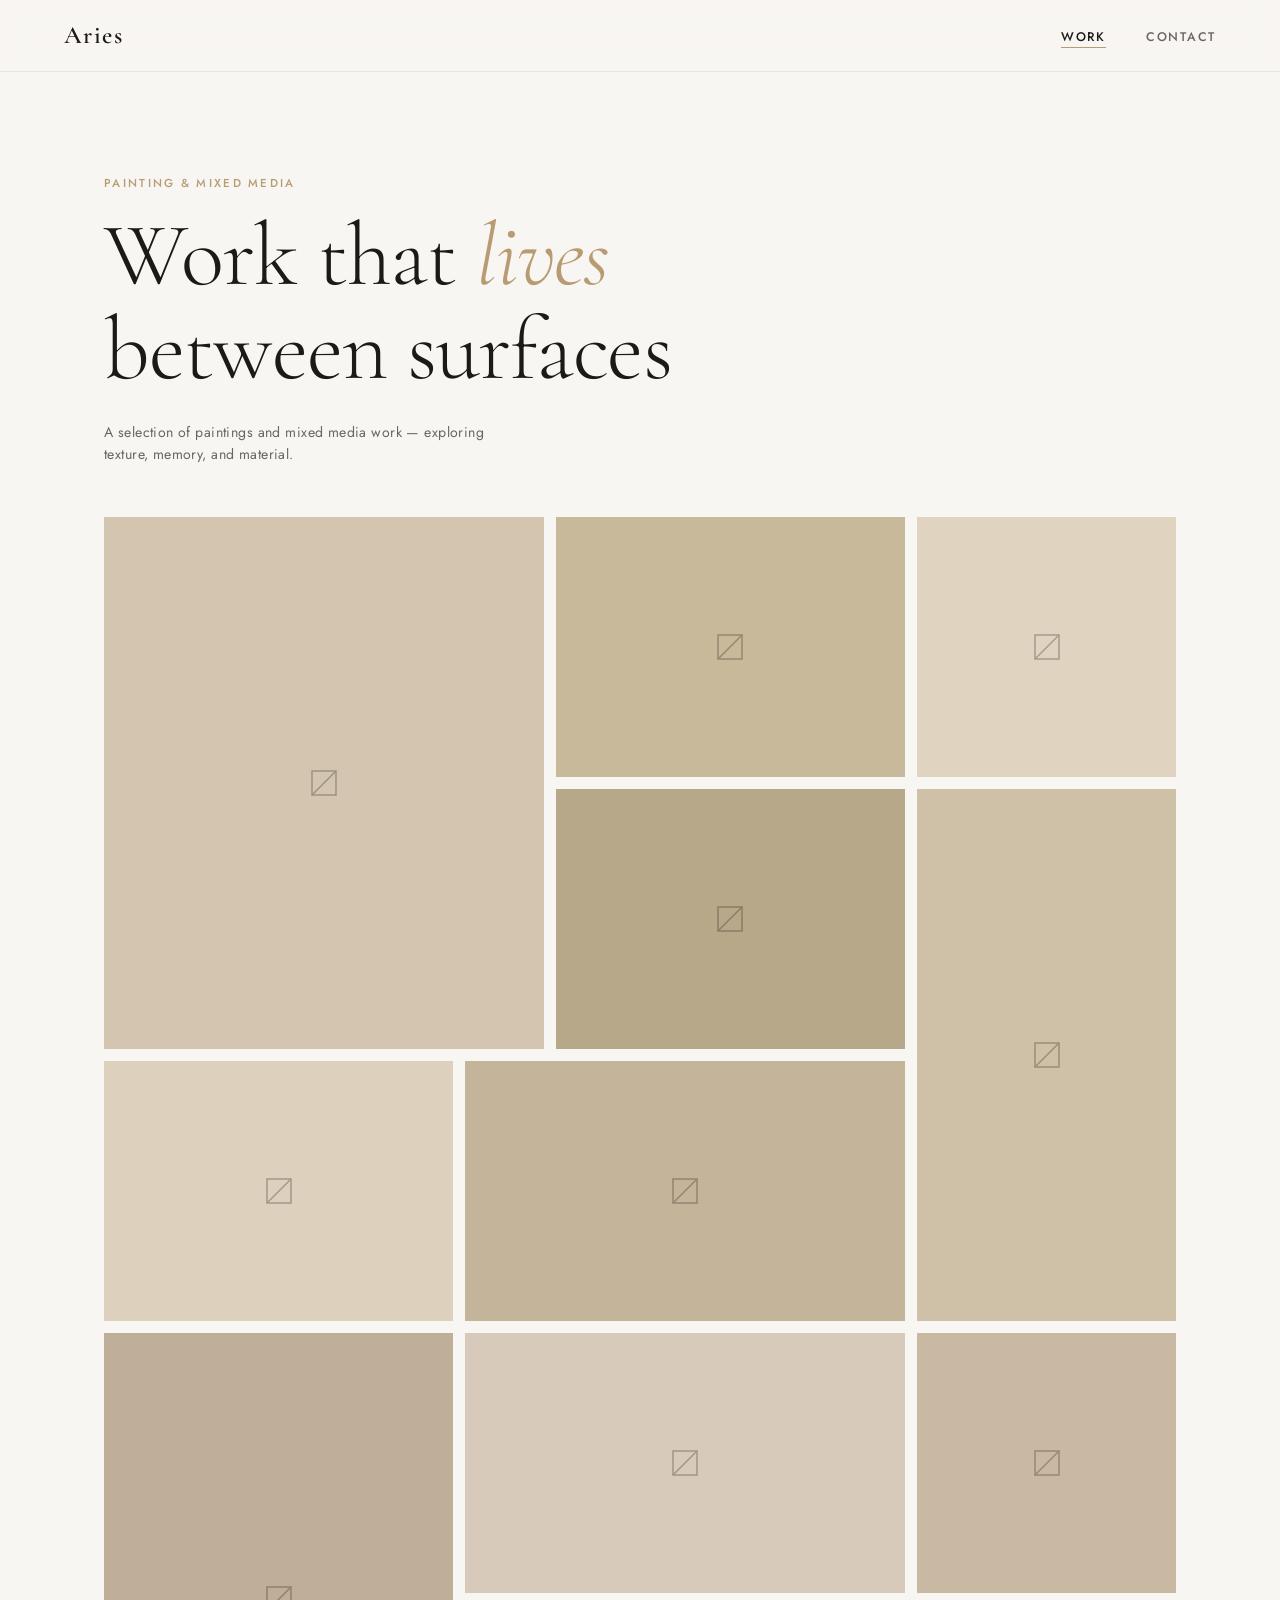
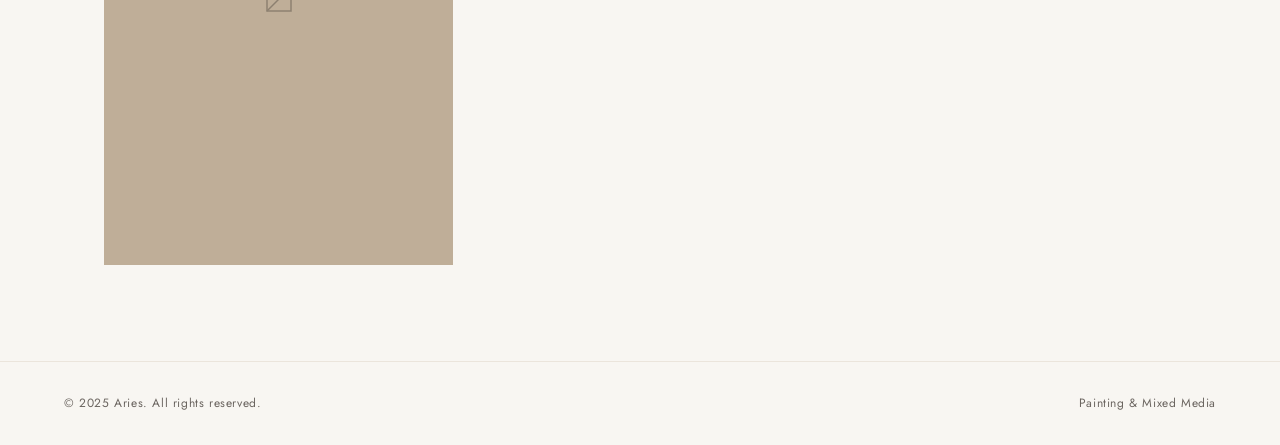
==== index.html @ da482fb9 "initial site" ====
<!DOCTYPE html>
<html lang="en">
<head>
  <meta charset="UTF-8" />
  <meta name="viewport" content="width=device-width, initial-scale=1.0" />
  <title>Aries — Portfolio</title>
  <link rel="preconnect" href="https://fonts.googleapis.com" />
  <link rel="preconnect" href="https://fonts.gstatic.com" crossorigin />
  <link href="https://fonts.googleapis.com/css2?family=Cormorant+Garamond:ital,wght@0,300;0,400;0,600;1,300;1,400&family=Jost:wght@300;400;500&display=swap" rel="stylesheet" />
  <link rel="stylesheet" href="style.css" />
</head>
<body>

  <!-- Navigation -->
  <nav>
    <a href="index.html" class="nav-brand">Aries</a>
    <ul class="nav-links">
      <li><a href="index.html" class="active">Work</a></li>
      <li><a href="contact.html">Contact</a></li>
    </ul>
  </nav>

  <main class="page">

    <!-- Hero -->
    <section class="hero">
      <p class="hero-eyebrow animate-in">Painting &amp; Mixed Media</p>
      <h1 class="hero-title animate-in delay-1">
        Work that <em>lives</em><br>between surfaces
      </h1>
      <p class="hero-sub animate-in delay-2">
        A selection of paintings and mixed media work — exploring texture, memory, and material.
      </p>
    </section>

    <!-- Gallery -->
    <section class="gallery-section">
      <div class="gallery-grid">

        <!-- 
          HOW TO ADD YOUR IMAGES:
          Replace the <div class="gallery-placeholder"> inside each .gallery-item
          with: <img src="images/your-filename.jpg" alt="Title of Work" />
          Place your image files in an "images/" folder next to this HTML file.
        -->

        <div class="gallery-item" onclick="openLightbox(this)">
          <div class="gallery-placeholder" style="background: #d4c5b0;">
            <svg width="40" height="40" viewBox="0 0 40 40" fill="none" opacity="0.3"><rect x="8" y="8" width="24" height="24" stroke="#1c1a17" stroke-width="1.5"/><line x1="8" y1="32" x2="32" y2="8" stroke="#1c1a17" stroke-width="1.5"/></svg>
          </div>
          <div class="gallery-overlay">
            <div class="gallery-caption">
              <h3>Untitled No. 1</h3>
              <span>Oil on canvas · 2024</span>
            </div>
          </div>
        </div>

        <div class="gallery-item" onclick="openLightbox(this)">
          <div class="gallery-placeholder" style="background: #c8b99a;">
            <svg width="40" height="40" viewBox="0 0 40 40" fill="none" opacity="0.3"><rect x="8" y="8" width="24" height="24" stroke="#1c1a17" stroke-width="1.5"/><line x1="8" y1="32" x2="32" y2="8" stroke="#1c1a17" stroke-width="1.5"/></svg>
          </div>
          <div class="gallery-overlay">
            <div class="gallery-caption">
              <h3>Untitled No. 2</h3>
              <span>Mixed media · 2024</span>
            </div>
          </div>
        </div>

        <div class="gallery-item" onclick="openLightbox(this)">
          <div class="gallery-placeholder" style="background: #e0d4c0;">
            <svg width="40" height="40" viewBox="0 0 40 40" fill="none" opacity="0.3"><rect x="8" y="8" width="24" height="24" stroke="#1c1a17" stroke-width="1.5"/><line x1="8" y1="32" x2="32" y2="8" stroke="#1c1a17" stroke-width="1.5"/></svg>
          </div>
          <div class="gallery-overlay">
            <div class="gallery-caption">
              <h3>Untitled No. 3</h3>
              <span>Pencil on paper · 2023</span>
            </div>
          </div>
        </div>

        <div class="gallery-item" onclick="openLightbox(this)">
          <div class="gallery-placeholder" style="background: #b8a88a;">
            <svg width="40" height="40" viewBox="0 0 40 40" fill="none" opacity="0.3"><rect x="8" y="8" width="24" height="24" stroke="#1c1a17" stroke-width="1.5"/><line x1="8" y1="32" x2="32" y2="8" stroke="#1c1a17" stroke-width="1.5"/></svg>
          </div>
          <div class="gallery-overlay">
            <div class="gallery-caption">
              <h3>Untitled No. 4</h3>
              <span>Mixed media · 2023</span>
            </div>
          </div>
        </div>

        <div class="gallery-item" onclick="openLightbox(this)">
          <div class="gallery-placeholder" style="background: #cfc0a8;">
            <svg width="40" height="40" viewBox="0 0 40 40" fill="none" opacity="0.3"><rect x="8" y="8" width="24" height="24" stroke="#1c1a17" stroke-width="1.5"/><line x1="8" y1="32" x2="32" y2="8" stroke="#1c1a17" stroke-width="1.5"/></svg>
          </div>
          <div class="gallery-overlay">
            <div class="gallery-caption">
              <h3>Untitled No. 5</h3>
              <span>Acrylic on canvas · 2023</span>
            </div>
          </div>
        </div>

        <div class="gallery-item" onclick="openLightbox(this)">
          <div class="gallery-placeholder" style="background: #ddd0bc;">
            <svg width="40" height="40" viewBox="0 0 40 40" fill="none" opacity="0.3"><rect x="8" y="8" width="24" height="24" stroke="#1c1a17" stroke-width="1.5"/><line x1="8" y1="32" x2="32" y2="8" stroke="#1c1a17" stroke-width="1.5"/></svg>
          </div>
          <div class="gallery-overlay">
            <div class="gallery-caption">
              <h3>Untitled No. 6</h3>
              <span>Oil on canvas · 2024</span>
            </div>
          </div>
        </div>

        <div class="gallery-item" onclick="openLightbox(this)">
          <div class="gallery-placeholder" style="background: #c4b49a;">
            <svg width="40" height="40" viewBox="0 0 40 40" fill="none" opacity="0.3"><rect x="8" y="8" width="24" height="24" stroke="#1c1a17" stroke-width="1.5"/><line x1="8" y1="32" x2="32" y2="8" stroke="#1c1a17" stroke-width="1.5"/></svg>
          </div>
          <div class="gallery-overlay">
            <div class="gallery-caption">
              <h3>Untitled No. 7</h3>
              <span>Charcoal · 2022</span>
            </div>
          </div>
        </div>

        <div class="gallery-item" onclick="openLightbox(this)">
          <div class="gallery-placeholder" style="background: #bfae98;">
            <svg width="40" height="40" viewBox="0 0 40 40" fill="none" opacity="0.3"><rect x="8" y="8" width="24" height="24" stroke="#1c1a17" stroke-width="1.5"/><line x1="8" y1="32" x2="32" y2="8" stroke="#1c1a17" stroke-width="1.5"/></svg>
          </div>
          <div class="gallery-overlay">
            <div class="gallery-caption">
              <h3>Untitled No. 8</h3>
              <span>Mixed media · 2022</span>
            </div>
          </div>
        </div>

        <div class="gallery-item" onclick="openLightbox(this)">
          <div class="gallery-placeholder" style="background: #d8cabb;">
            <svg width="40" height="40" viewBox="0 0 40 40" fill="none" opacity="0.3"><rect x="8" y="8" width="24" height="24" stroke="#1c1a17" stroke-width="1.5"/><line x1="8" y1="32" x2="32" y2="8" stroke="#1c1a17" stroke-width="1.5"/></svg>
          </div>
          <div class="gallery-overlay">
            <div class="gallery-caption">
              <h3>Untitled No. 9</h3>
              <span>Watercolour · 2024</span>
            </div>
          </div>
        </div>

        <div class="gallery-item" onclick="openLightbox(this)">
          <div class="gallery-placeholder" style="background: #c9b9a2;">
            <svg width="40" height="40" viewBox="0 0 40 40" fill="none" opacity="0.3"><rect x="8" y="8" width="24" height="24" stroke="#1c1a17" stroke-width="1.5"/><line x1="8" y1="32" x2="32" y2="8" stroke="#1c1a17" stroke-width="1.5"/></svg>
          </div>
          <div class="gallery-overlay">
            <div class="gallery-caption">
              <h3>Untitled No. 10</h3>
              <span>Oil on canvas · 2023</span>
            </div>
          </div>
        </div>

      </div><!-- /gallery-grid -->
    </section><!-- /gallery-section -->

  </main>

  <!-- Lightbox -->
  <div class="lightbox" id="lightbox" onclick="closeLightbox()">
    <span class="lightbox-close" onclick="closeLightbox()">&times;</span>
    <img id="lightbox-img" src="" alt="" onclick="event.stopPropagation()" />
  </div>

  <!-- Footer -->
  <footer>
    <span>&copy; 2025 Aries. All rights reserved.</span>
    <span>Painting &amp; Mixed Media</span>
  </footer>

  <script>
    function openLightbox(item) {
      const img = item.querySelector('img');
      if (!img) return; // placeholder — no image yet
      document.getElementById('lightbox-img').src = img.src;
      document.getElementById('lightbox-img').alt = img.alt;
      document.getElementById('lightbox').classList.add('open');
      document.body.style.overflow = 'hidden';
    }

    function closeLightbox() {
      document.getElementById('lightbox').classList.remove('open');
      document.body.style.overflow = '';
    }

    document.addEventListener('keydown', e => {
      if (e.key === 'Escape') closeLightbox();
    });
  </script>

</body>
</html>
---- style.css ----
/* ── Reset & Base ── */
*, *::before, *::after { box-sizing: border-box; margin: 0; padding: 0; }

:root {
  --bg:        #f8f6f2;
  --bg-card:   #f0ede7;
  --ink:       #1c1a17;
  --ink-light: #6b6560;
  --accent:    #b89b72;
  --accent-2:  #d4bfa0;
  --white:     #ffffff;
  --gap:       clamp(1.5rem, 3vw, 2.5rem);
  --max-w:     1200px;
  --nav-h:     72px;

  --font-display: 'Cormorant Garamond', Georgia, serif;
  --font-body:    'Jost', sans-serif;
}

html { scroll-behavior: smooth; }

body {
  background: var(--bg);
  color: var(--ink);
  font-family: var(--font-body);
  font-size: 15px;
  line-height: 1.6;
  min-height: 100vh;
}

a { color: inherit; text-decoration: none; }
img { display: block; width: 100%; height: 100%; object-fit: cover; }

/* ── Navigation ── */
nav {
  position: fixed;
  top: 0; left: 0; right: 0;
  height: var(--nav-h);
  display: flex;
  align-items: center;
  justify-content: space-between;
  padding: 0 clamp(1.5rem, 5vw, 4rem);
  background: rgba(248, 246, 242, 0.90);
  backdrop-filter: blur(12px);
  -webkit-backdrop-filter: blur(12px);
  border-bottom: 1px solid rgba(180, 160, 130, 0.20);
  z-index: 100;
}

.nav-brand {
  font-family: var(--font-display);
  font-size: 1.55rem;
  font-weight: 600;
  letter-spacing: 0.06em;
  color: var(--ink);
}

.nav-links {
  display: flex;
  gap: 2.5rem;
  list-style: none;
}

.nav-links a {
  font-size: 0.78rem;
  font-weight: 500;
  letter-spacing: 0.14em;
  text-transform: uppercase;
  color: var(--ink-light);
  position: relative;
  padding-bottom: 2px;
  transition: color 0.2s;
}

.nav-links a::after {
  content: '';
  position: absolute;
  bottom: 0; left: 0;
  width: 0; height: 1px;
  background: var(--accent);
  transition: width 0.3s ease;
}

.nav-links a:hover,
.nav-links a.active {
  color: var(--ink);
}

.nav-links a:hover::after,
.nav-links a.active::after {
  width: 100%;
}

/* ── Page Wrapper ── */
.page {
  padding-top: var(--nav-h);
  min-height: 100vh;
}

/* ── Hero (Gallery page) ── */
.hero {
  padding: clamp(4rem, 8vw, 7rem) clamp(1.5rem, 5vw, 4rem) clamp(2.5rem, 4vw, 4rem);
  max-width: var(--max-w);
  margin: 0 auto;
}

.hero-eyebrow {
  font-size: 0.72rem;
  font-weight: 500;
  letter-spacing: 0.20em;
  text-transform: uppercase;
  color: var(--accent);
  margin-bottom: 1rem;
}

.hero-title {
  font-family: var(--font-display);
  font-size: clamp(3rem, 7vw, 6rem);
  font-weight: 300;
  line-height: 1.05;
  letter-spacing: -0.01em;
  color: var(--ink);
  max-width: 700px;
}

.hero-title em {
  font-style: italic;
  color: var(--accent);
}

.hero-sub {
  margin-top: 1.5rem;
  font-size: 0.88rem;
  color: var(--ink-light);
  letter-spacing: 0.03em;
  max-width: 400px;
}

/* ── Divider ── */
.divider {
  width: clamp(1.5rem, 5vw, 4rem);
  height: 1px;
  background: var(--accent-2);
  margin: 0 auto 3rem;
}

/* ── Gallery Grid ── */
.gallery-section {
  padding: 0 clamp(1.5rem, 5vw, 4rem) clamp(4rem, 8vw, 6rem);
  max-width: var(--max-w);
  margin: 0 auto;
}

.gallery-grid {
  display: grid;
  grid-template-columns: repeat(12, 1fr);
  grid-auto-rows: 260px;
  gap: 12px;
}

/* Varied sizing for visual rhythm */
.gallery-item:nth-child(1)  { grid-column: span 5; grid-row: span 2; }
.gallery-item:nth-child(2)  { grid-column: span 4; grid-row: span 1; }
.gallery-item:nth-child(3)  { grid-column: span 3; grid-row: span 1; }
.gallery-item:nth-child(4)  { grid-column: span 4; grid-row: span 1; }
.gallery-item:nth-child(5)  { grid-column: span 3; grid-row: span 2; }
.gallery-item:nth-child(6)  { grid-column: span 4; grid-row: span 1; }
.gallery-item:nth-child(7)  { grid-column: span 5; grid-row: span 1; }
.gallery-item:nth-child(8)  { grid-column: span 4; grid-row: span 2; }
.gallery-item:nth-child(9)  { grid-column: span 5; grid-row: span 1; }
.gallery-item:nth-child(10) { grid-column: span 3; grid-row: span 1; }

.gallery-item {
  position: relative;
  overflow: hidden;
  background: var(--bg-card);
  cursor: pointer;
}

.gallery-item img,
.gallery-placeholder {
  width: 100%;
  height: 100%;
  object-fit: cover;
  transition: transform 0.6s cubic-bezier(0.25, 0.46, 0.45, 0.94);
}

.gallery-placeholder {
  display: flex;
  align-items: center;
  justify-content: center;
}

.gallery-item:hover img,
.gallery-item:hover .gallery-placeholder {
  transform: scale(1.04);
}

.gallery-overlay {
  position: absolute;
  inset: 0;
  background: linear-gradient(to top, rgba(28,26,23,0.72) 0%, transparent 55%);
  opacity: 0;
  transition: opacity 0.4s ease;
  display: flex;
  align-items: flex-end;
  padding: 1.25rem 1.5rem;
}

.gallery-item:hover .gallery-overlay {
  opacity: 1;
}

.gallery-caption {
  color: var(--white);
}

.gallery-caption h3 {
  font-family: var(--font-display);
  font-size: 1.1rem;
  font-weight: 400;
  font-style: italic;
}

.gallery-caption span {
  font-size: 0.72rem;
  letter-spacing: 0.10em;
  text-transform: uppercase;
  opacity: 0.75;
}

/* ── Lightbox ── */
.lightbox {
  display: none;
  position: fixed;
  inset: 0;
  background: rgba(28, 26, 23, 0.92);
  z-index: 200;
  align-items: center;
  justify-content: center;
  padding: 2rem;
  cursor: zoom-out;
}

.lightbox.open {
  display: flex;
  animation: fadeIn 0.3s ease;
}

.lightbox img {
  max-width: 90vw;
  max-height: 88vh;
  width: auto;
  height: auto;
  object-fit: contain;
  cursor: default;
}

.lightbox-close {
  position: absolute;
  top: 1.5rem; right: 2rem;
  font-size: 1.8rem;
  color: rgba(255,255,255,0.7);
  cursor: pointer;
  line-height: 1;
  transition: color 0.2s;
}

.lightbox-close:hover { color: var(--white); }

/* ── Contact Page ── */
.contact-wrap {
  max-width: 680px;
  margin: 0 auto;
  padding: clamp(4rem, 8vw, 7rem) clamp(1.5rem, 5vw, 2rem) 5rem;
}

.contact-header {
  margin-bottom: 3.5rem;
}

.contact-header .eyebrow {
  font-size: 0.72rem;
  font-weight: 500;
  letter-spacing: 0.20em;
  text-transform: uppercase;
  color: var(--accent);
  margin-bottom: 1rem;
}

.contact-header h1 {
  font-family: var(--font-display);
  font-size: clamp(2.5rem, 6vw, 4.5rem);
  font-weight: 300;
  line-height: 1.1;
}

.contact-header p {
  margin-top: 1rem;
  color: var(--ink-light);
  font-size: 0.92rem;
  max-width: 440px;
  line-height: 1.7;
}

/* Contact Info blocks */
.contact-blocks {
  display: grid;
  grid-template-columns: 1fr 1fr;
  gap: 1.5rem;
  margin-bottom: 3rem;
}

.contact-block {
  padding: 1.5rem;
  border: 1px solid rgba(180, 160, 130, 0.25);
  background: var(--white);
}

.contact-block-label {
  font-size: 0.68rem;
  font-weight: 500;
  letter-spacing: 0.18em;
  text-transform: uppercase;
  color: var(--accent);
  margin-bottom: 0.5rem;
}

.contact-block-value {
  font-family: var(--font-display);
  font-size: 1.05rem;
  color: var(--ink);
}

.contact-block-value a {
  transition: color 0.2s;
}

.contact-block-value a:hover {
  color: var(--accent);
}

/* Contact form */
.contact-form {
  display: flex;
  flex-direction: column;
  gap: 1.2rem;
}

.form-row {
  display: grid;
  grid-template-columns: 1fr 1fr;
  gap: 1.2rem;
}

.form-field {
  display: flex;
  flex-direction: column;
  gap: 0.4rem;
}

.form-field label {
  font-size: 0.70rem;
  letter-spacing: 0.14em;
  text-transform: uppercase;
  color: var(--ink-light);
  font-weight: 500;
}

.form-field input,
.form-field textarea {
  background: var(--white);
  border: 1px solid rgba(180, 160, 130, 0.30);
  padding: 0.8rem 1rem;
  font-family: var(--font-body);
  font-size: 0.9rem;
  color: var(--ink);
  outline: none;
  transition: border-color 0.2s;
  resize: none;
}

.form-field input:focus,
.form-field textarea:focus {
  border-color: var(--accent);
}

.form-field textarea {
  height: 130px;
}

.btn-submit {
  align-self: flex-start;
  background: var(--ink);
  color: var(--white);
  border: none;
  padding: 0.9rem 2.5rem;
  font-family: var(--font-body);
  font-size: 0.76rem;
  font-weight: 500;
  letter-spacing: 0.16em;
  text-transform: uppercase;
  cursor: pointer;
  transition: background 0.2s, transform 0.15s;
}

.btn-submit:hover {
  background: var(--accent);
  transform: translateY(-1px);
}

/* ── Footer ── */
footer {
  border-top: 1px solid rgba(180, 160, 130, 0.20);
  padding: 2rem clamp(1.5rem, 5vw, 4rem);
  display: flex;
  justify-content: space-between;
  align-items: center;
  font-size: 0.75rem;
  color: var(--ink-light);
  letter-spacing: 0.05em;
}

/* ── Animations ── */
@keyframes fadeIn {
  from { opacity: 0; }
  to   { opacity: 1; }
}

@keyframes slideUp {
  from { opacity: 0; transform: translateY(24px); }
  to   { opacity: 1; transform: translateY(0); }
}

.animate-in {
  animation: slideUp 0.7s cubic-bezier(0.22, 1, 0.36, 1) forwards;
  opacity: 0;
}

.delay-1 { animation-delay: 0.1s; }
.delay-2 { animation-delay: 0.22s; }
.delay-3 { animation-delay: 0.34s; }

/* ── Responsive ── */
@media (max-width: 768px) {
  .gallery-grid {
    grid-template-columns: 1fr 1fr;
    grid-auto-rows: 200px;
  }

  .gallery-item:nth-child(n) {
    grid-column: span 1;
    grid-row: span 1;
  }

  .gallery-item:nth-child(1),
  .gallery-item:nth-child(5),
  .gallery-item:nth-child(8) {
    grid-column: span 2;
    grid-row: span 1;
  }

  .form-row { grid-template-columns: 1fr; }
  .contact-blocks { grid-template-columns: 1fr; }

  footer { flex-direction: column; gap: 0.5rem; text-align: center; }
}
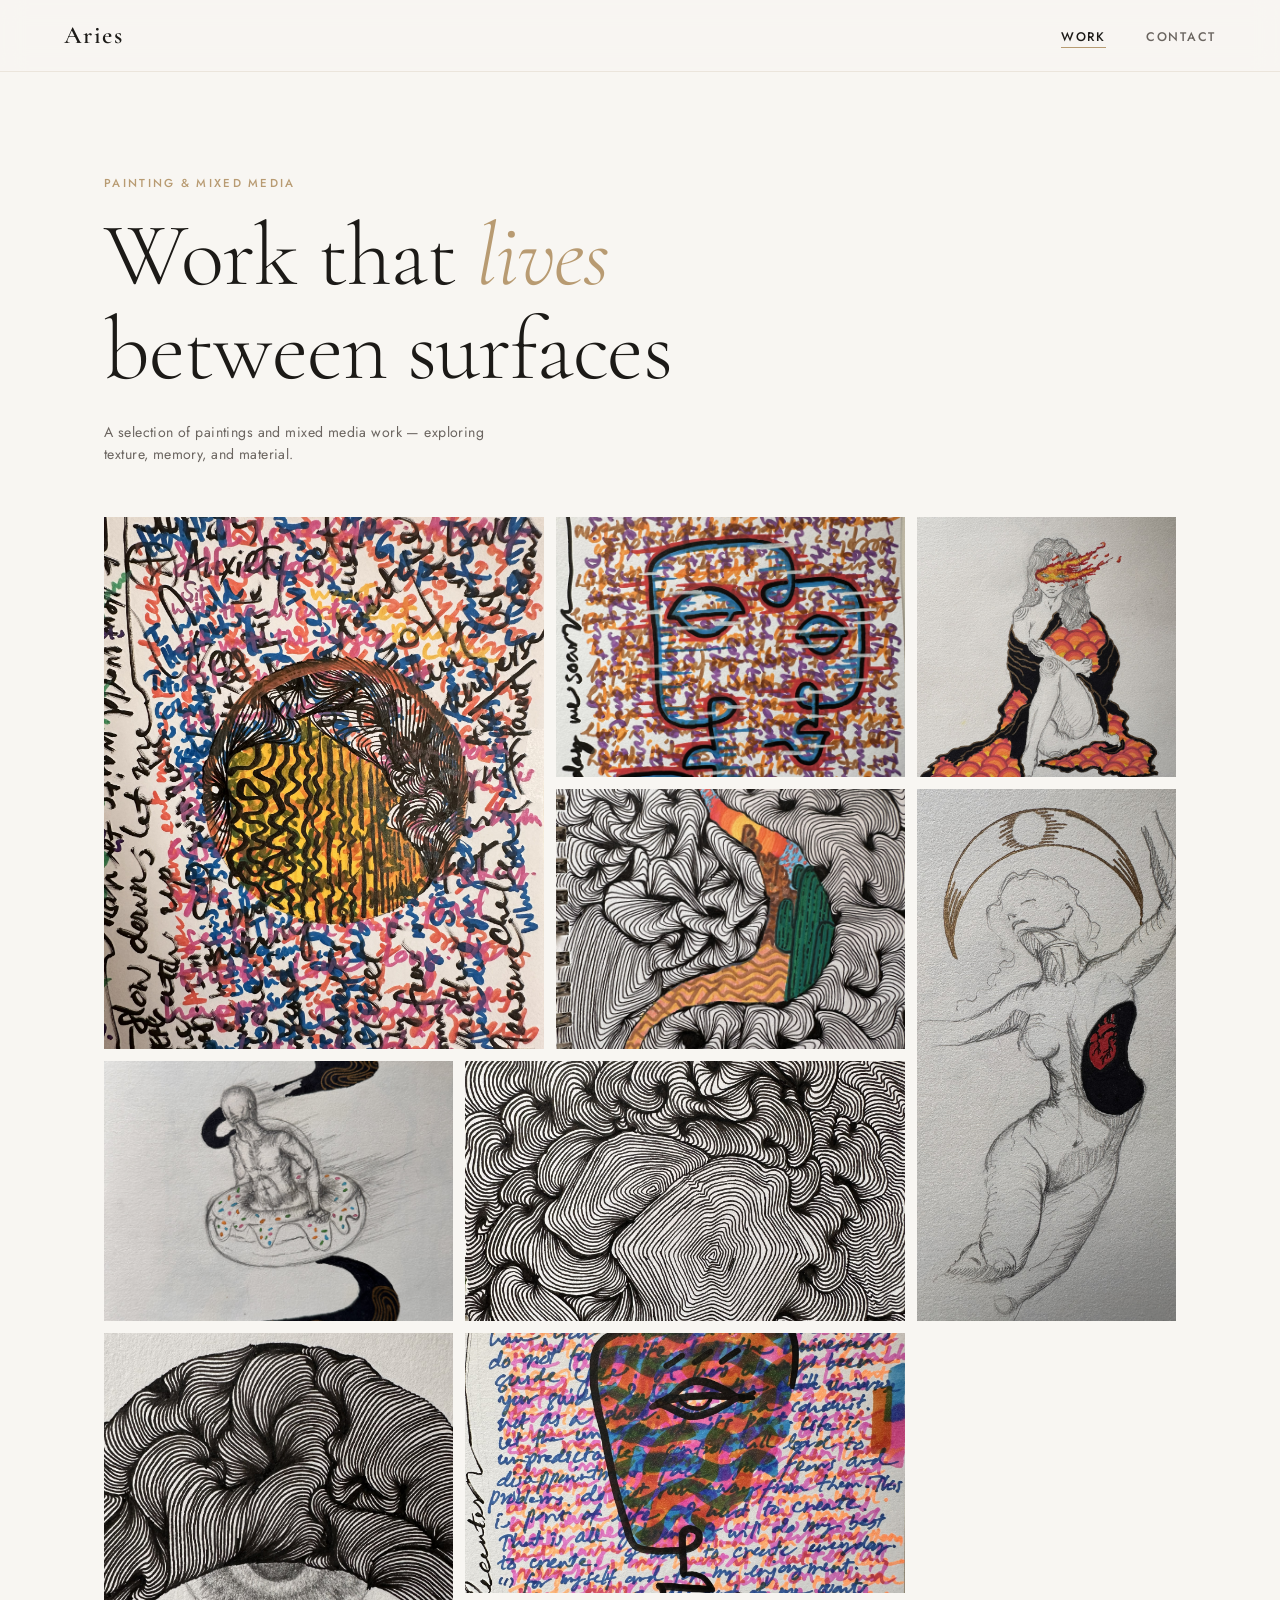
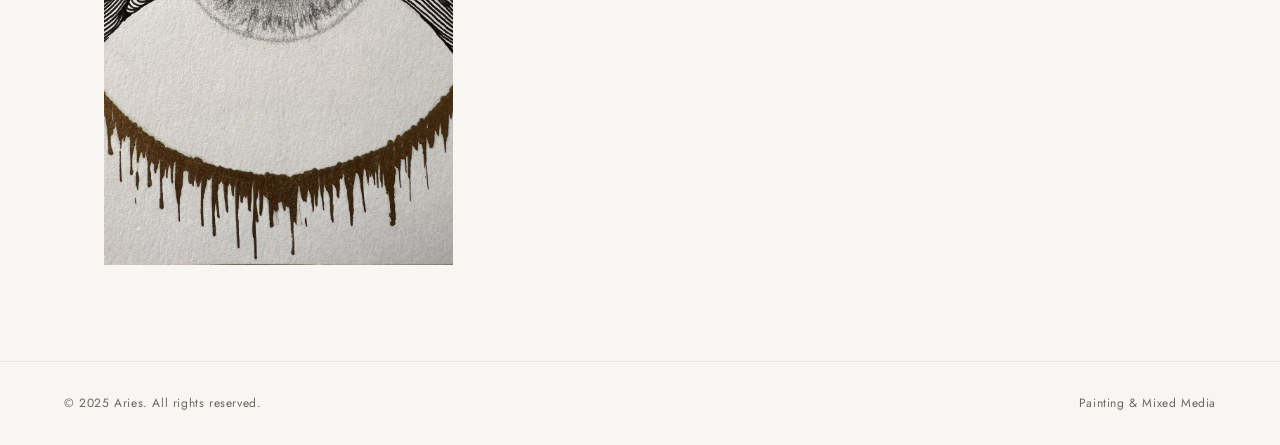
==== commit c3b3bfc5: "Add portfolio artwork images" ====
--- a/index.html
+++ b/index.html
@@ -37,17 +37,8 @@
     <section class="gallery-section">
       <div class="gallery-grid">
 
-        <!-- 
-          HOW TO ADD YOUR IMAGES:
-          Replace the <div class="gallery-placeholder"> inside each .gallery-item
-          with: <img src="images/your-filename.jpg" alt="Title of Work" />
-          Place your image files in an "images/" folder next to this HTML file.
-        -->
-
         <div class="gallery-item" onclick="openLightbox(this)">
-          <div class="gallery-placeholder" style="background: #d4c5b0;">
-            <svg width="40" height="40" viewBox="0 0 40 40" fill="none" opacity="0.3"><rect x="8" y="8" width="24" height="24" stroke="#1c1a17" stroke-width="1.5"/><line x1="8" y1="32" x2="32" y2="8" stroke="#1c1a17" stroke-width="1.5"/></svg>
-          </div>
+          <img src="images/A%20New%20World.jpg" alt="Untitled No. 1" loading="lazy" />
           <div class="gallery-overlay">
             <div class="gallery-caption">
               <h3>Untitled No. 1</h3>
@@ -57,9 +48,7 @@
         </div>
 
         <div class="gallery-item" onclick="openLightbox(this)">
-          <div class="gallery-placeholder" style="background: #c8b99a;">
-            <svg width="40" height="40" viewBox="0 0 40 40" fill="none" opacity="0.3"><rect x="8" y="8" width="24" height="24" stroke="#1c1a17" stroke-width="1.5"/><line x1="8" y1="32" x2="32" y2="8" stroke="#1c1a17" stroke-width="1.5"/></svg>
-          </div>
+          <img src="images/Blink.jpg" alt="Untitled No. 2" loading="lazy" />
           <div class="gallery-overlay">
             <div class="gallery-caption">
               <h3>Untitled No. 2</h3>
@@ -69,9 +58,7 @@
         </div>
 
         <div class="gallery-item" onclick="openLightbox(this)">
-          <div class="gallery-placeholder" style="background: #e0d4c0;">
-            <svg width="40" height="40" viewBox="0 0 40 40" fill="none" opacity="0.3"><rect x="8" y="8" width="24" height="24" stroke="#1c1a17" stroke-width="1.5"/><line x1="8" y1="32" x2="32" y2="8" stroke="#1c1a17" stroke-width="1.5"/></svg>
-          </div>
+          <img src="images/Coals.jpg" alt="Untitled No. 3" loading="lazy" />
           <div class="gallery-overlay">
             <div class="gallery-caption">
               <h3>Untitled No. 3</h3>
@@ -81,9 +68,7 @@
         </div>
 
         <div class="gallery-item" onclick="openLightbox(this)">
-          <div class="gallery-placeholder" style="background: #b8a88a;">
-            <svg width="40" height="40" viewBox="0 0 40 40" fill="none" opacity="0.3"><rect x="8" y="8" width="24" height="24" stroke="#1c1a17" stroke-width="1.5"/><line x1="8" y1="32" x2="32" y2="8" stroke="#1c1a17" stroke-width="1.5"/></svg>
-          </div>
+          <img src="images/Desert%20Heat.jpg" alt="Untitled No. 4" loading="lazy" />
           <div class="gallery-overlay">
             <div class="gallery-caption">
               <h3>Untitled No. 4</h3>
@@ -93,9 +78,7 @@
         </div>
 
         <div class="gallery-item" onclick="openLightbox(this)">
-          <div class="gallery-placeholder" style="background: #cfc0a8;">
-            <svg width="40" height="40" viewBox="0 0 40 40" fill="none" opacity="0.3"><rect x="8" y="8" width="24" height="24" stroke="#1c1a17" stroke-width="1.5"/><line x1="8" y1="32" x2="32" y2="8" stroke="#1c1a17" stroke-width="1.5"/></svg>
-          </div>
+          <img src="images/Divine.jpg" alt="Untitled No. 5" loading="lazy" />
           <div class="gallery-overlay">
             <div class="gallery-caption">
               <h3>Untitled No. 5</h3>
@@ -105,9 +88,7 @@
         </div>
 
         <div class="gallery-item" onclick="openLightbox(this)">
-          <div class="gallery-placeholder" style="background: #ddd0bc;">
-            <svg width="40" height="40" viewBox="0 0 40 40" fill="none" opacity="0.3"><rect x="8" y="8" width="24" height="24" stroke="#1c1a17" stroke-width="1.5"/><line x1="8" y1="32" x2="32" y2="8" stroke="#1c1a17" stroke-width="1.5"/></svg>
-          </div>
+          <img src="images/Donut.jpg" alt="Untitled No. 6" loading="lazy" />
           <div class="gallery-overlay">
             <div class="gallery-caption">
               <h3>Untitled No. 6</h3>
@@ -117,9 +98,7 @@
         </div>
 
         <div class="gallery-item" onclick="openLightbox(this)">
-          <div class="gallery-placeholder" style="background: #c4b49a;">
-            <svg width="40" height="40" viewBox="0 0 40 40" fill="none" opacity="0.3"><rect x="8" y="8" width="24" height="24" stroke="#1c1a17" stroke-width="1.5"/><line x1="8" y1="32" x2="32" y2="8" stroke="#1c1a17" stroke-width="1.5"/></svg>
-          </div>
+          <img src="images/Full.jpg" alt="Untitled No. 7" loading="lazy" />
           <div class="gallery-overlay">
             <div class="gallery-caption">
               <h3>Untitled No. 7</h3>
@@ -129,9 +108,7 @@
         </div>
 
         <div class="gallery-item" onclick="openLightbox(this)">
-          <div class="gallery-placeholder" style="background: #bfae98;">
-            <svg width="40" height="40" viewBox="0 0 40 40" fill="none" opacity="0.3"><rect x="8" y="8" width="24" height="24" stroke="#1c1a17" stroke-width="1.5"/><line x1="8" y1="32" x2="32" y2="8" stroke="#1c1a17" stroke-width="1.5"/></svg>
-          </div>
+          <img src="images/Osiris.jpg" alt="Untitled No. 8" loading="lazy" />
           <div class="gallery-overlay">
             <div class="gallery-caption">
               <h3>Untitled No. 8</h3>
@@ -141,25 +118,11 @@
         </div>
 
         <div class="gallery-item" onclick="openLightbox(this)">
-          <div class="gallery-placeholder" style="background: #d8cabb;">
-            <svg width="40" height="40" viewBox="0 0 40 40" fill="none" opacity="0.3"><rect x="8" y="8" width="24" height="24" stroke="#1c1a17" stroke-width="1.5"/><line x1="8" y1="32" x2="32" y2="8" stroke="#1c1a17" stroke-width="1.5"/></svg>
-          </div>
+          <img src="images/Recenter.jpg" alt="Untitled No. 9" loading="lazy" />
           <div class="gallery-overlay">
             <div class="gallery-caption">
               <h3>Untitled No. 9</h3>
               <span>Watercolour · 2024</span>
-            </div>
-          </div>
-        </div>
-
-        <div class="gallery-item" onclick="openLightbox(this)">
-          <div class="gallery-placeholder" style="background: #c9b9a2;">
-            <svg width="40" height="40" viewBox="0 0 40 40" fill="none" opacity="0.3"><rect x="8" y="8" width="24" height="24" stroke="#1c1a17" stroke-width="1.5"/><line x1="8" y1="32" x2="32" y2="8" stroke="#1c1a17" stroke-width="1.5"/></svg>
-          </div>
-          <div class="gallery-overlay">
-            <div class="gallery-caption">
-              <h3>Untitled No. 10</h3>
-              <span>Oil on canvas · 2023</span>
             </div>
           </div>
         </div>
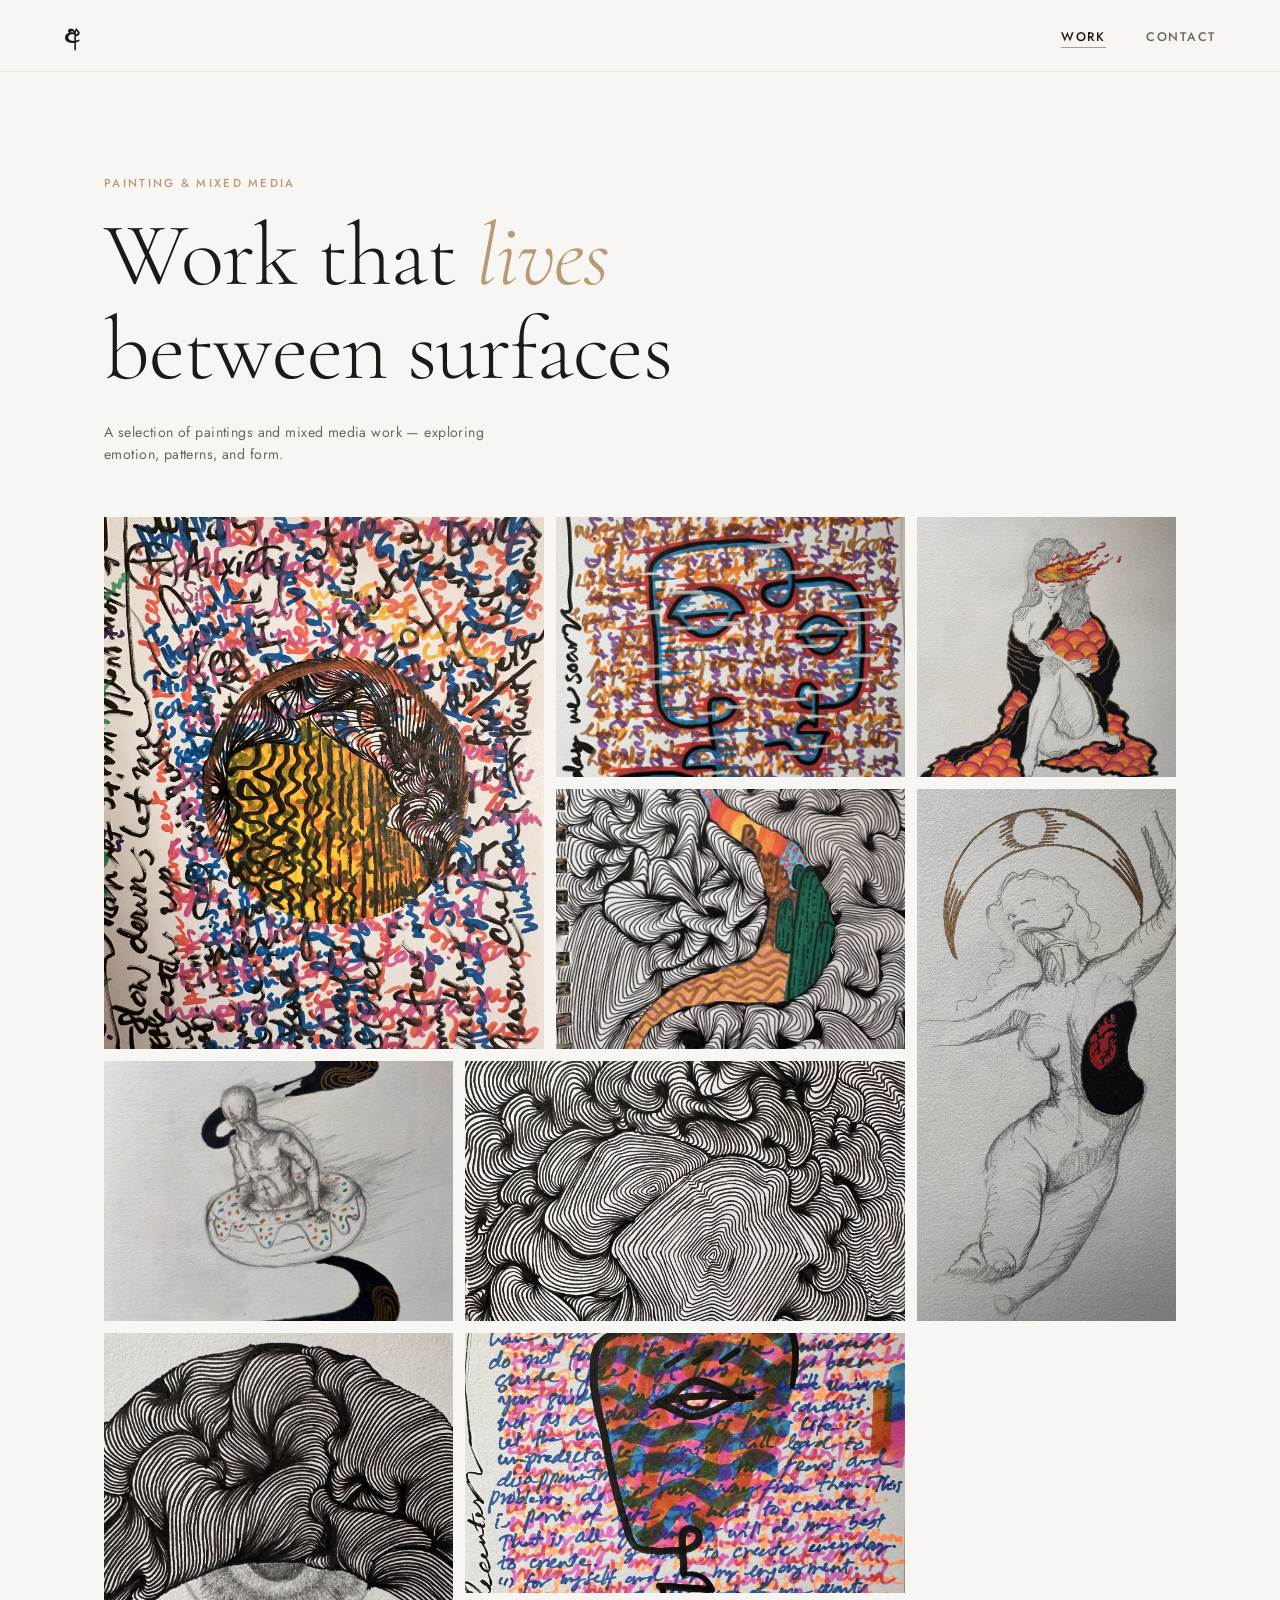
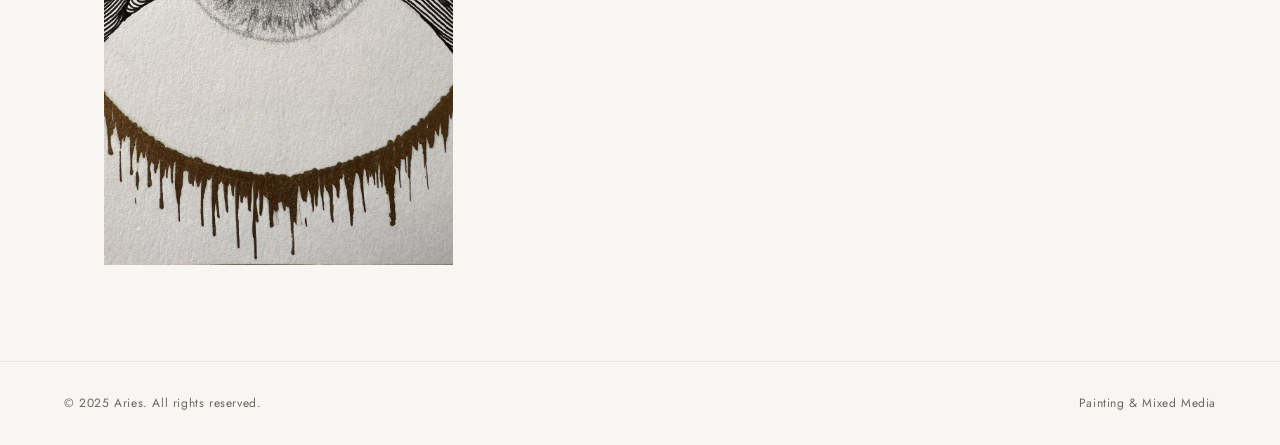
==== commit 61b3a389: "Update Text in main page" ====
--- a/index.html
+++ b/index.html
@@ -13,7 +13,7 @@
 
   <!-- Navigation -->
   <nav>
-    <a href="index.html" class="nav-brand">Aries</a>
+    <a href="index.html" class="nav-brand">අ</a>
     <ul class="nav-links">
       <li><a href="index.html" class="active">Work</a></li>
       <li><a href="contact.html">Contact</a></li>
@@ -29,7 +29,7 @@
         Work that <em>lives</em><br>between surfaces
       </h1>
       <p class="hero-sub animate-in delay-2">
-        A selection of paintings and mixed media work — exploring texture, memory, and material.
+        A selection of paintings and mixed media work — exploring emotion, patterns, and form.
       </p>
     </section>
 
@@ -38,91 +38,91 @@
       <div class="gallery-grid">
 
         <div class="gallery-item" onclick="openLightbox(this)">
-          <img src="images/A%20New%20World.jpg" alt="Untitled No. 1" loading="lazy" />
+          <img src="images/A%20New%20World.jpg" alt="A New World" loading="lazy" />
           <div class="gallery-overlay">
             <div class="gallery-caption">
-              <h3>Untitled No. 1</h3>
-              <span>Oil on canvas · 2024</span>
+              <h3>A New World</h3>
+              <span>mixed media · 2026</span>
             </div>
           </div>
         </div>
 
         <div class="gallery-item" onclick="openLightbox(this)">
-          <img src="images/Blink.jpg" alt="Untitled No. 2" loading="lazy" />
+          <img src="images/Blink.jpg" alt="Blink" loading="lazy" />
           <div class="gallery-overlay">
             <div class="gallery-caption">
-              <h3>Untitled No. 2</h3>
-              <span>Mixed media · 2024</span>
+              <h3>Blink</h3>
+              <span>acrylic markers · 2026</span>
             </div>
           </div>
         </div>
 
         <div class="gallery-item" onclick="openLightbox(this)">
-          <img src="images/Coals.jpg" alt="Untitled No. 3" loading="lazy" />
+          <img src="images/Coals.jpg" alt="Coals" loading="lazy" />
           <div class="gallery-overlay">
             <div class="gallery-caption">
-              <h3>Untitled No. 3</h3>
-              <span>Pencil on paper · 2023</span>
+              <h3>Coals</h3>
+              <span>mixed media · 2023</span>
             </div>
           </div>
         </div>
 
         <div class="gallery-item" onclick="openLightbox(this)">
-          <img src="images/Desert%20Heat.jpg" alt="Untitled No. 4" loading="lazy" />
+          <img src="images/Desert%20Heat.jpg" alt="Desert Heat" loading="lazy" />
           <div class="gallery-overlay">
             <div class="gallery-caption">
-              <h3>Untitled No. 4</h3>
-              <span>Mixed media · 2023</span>
+              <h3>Desert Heat</h3>
+              <span>mixed media · 2026</span>
             </div>
           </div>
         </div>
 
         <div class="gallery-item" onclick="openLightbox(this)">
-          <img src="images/Divine.jpg" alt="Untitled No. 5" loading="lazy" />
+          <img src="images/Divine.jpg" alt="Divine" loading="lazy" />
           <div class="gallery-overlay">
             <div class="gallery-caption">
-              <h3>Untitled No. 5</h3>
-              <span>Acrylic on canvas · 2023</span>
+              <h3>Divine</h3>
+              <span>mixed media · 2022</span>
             </div>
           </div>
         </div>
 
         <div class="gallery-item" onclick="openLightbox(this)">
-          <img src="images/Donut.jpg" alt="Untitled No. 6" loading="lazy" />
+          <img src="images/Donut.jpg" alt="Donut" loading="lazy" />
           <div class="gallery-overlay">
             <div class="gallery-caption">
-              <h3>Untitled No. 6</h3>
-              <span>Oil on canvas · 2024</span>
+              <h3>Donut</h3>
+              <span>mixed media · 2022</span>
             </div>
           </div>
         </div>
 
         <div class="gallery-item" onclick="openLightbox(this)">
-          <img src="images/Full.jpg" alt="Untitled No. 7" loading="lazy" />
+          <img src="images/Full.jpg" alt="Full" loading="lazy" />
           <div class="gallery-overlay">
             <div class="gallery-caption">
-              <h3>Untitled No. 7</h3>
-              <span>Charcoal · 2022</span>
+              <h3>Full</h3>
+              <span>ink · 2026</span>
             </div>
           </div>
         </div>
 
         <div class="gallery-item" onclick="openLightbox(this)">
-          <img src="images/Osiris.jpg" alt="Untitled No. 8" loading="lazy" />
+          <img src="images/Osiris.jpg" alt="Osiris" loading="lazy" />
           <div class="gallery-overlay">
             <div class="gallery-caption">
-              <h3>Untitled No. 8</h3>
-              <span>Mixed media · 2022</span>
+              <h3>Osiris</h3>
+              <span>mixed media · 2026</span>
             </div>
           </div>
         </div>
 
         <div class="gallery-item" onclick="openLightbox(this)">
-          <img src="images/Recenter.jpg" alt="Untitled No. 9" loading="lazy" />
+          <img src="images/Recenter.jpg" alt="Recenter" loading="lazy" />
           <div class="gallery-overlay">
             <div class="gallery-caption">
-              <h3>Untitled No. 9</h3>
-              <span>Watercolour · 2024</span>
+              <h3>Recenter</h3>
+              <span>acrylic markers · 2026</span>
             </div>
           </div>
         </div>
